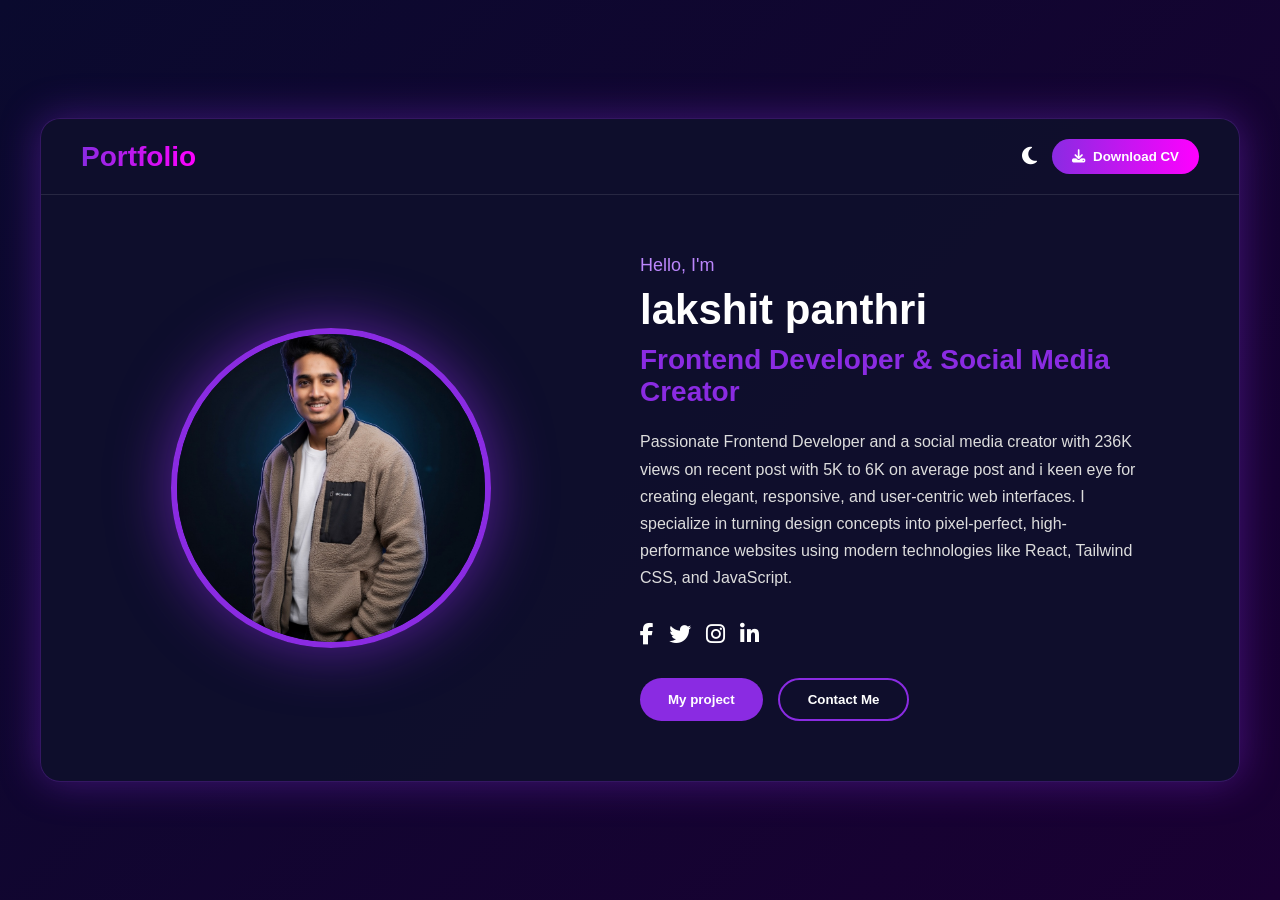
==== index.html @ 6cd79257 "Add files via upload" ====
<!DOCTYPE html>
<html lang="en">
<head>
  <meta charset="UTF-8">
  <meta name="viewport" content="width=device-width, initial-scale=1.0">
  <title>Lakshit panthri  | Frontend Developer</title>
  <link rel="stylesheet" href="https://cdnjs.cloudflare.com/ajax/libs/font-awesome/6.5.0/css/all.min.css">
  <style>
    * {
      margin: 0;
      padding: 0;
      box-sizing: border-box;
    }

    body {
      font-family: 'Segoe UI', Tahoma, Geneva, Verdana, sans-serif;
      background: linear-gradient(135deg, #0a0a2e, #1a0033);
      color: white;
      min-height: 100vh;
      display: flex;
      align-items: center;
      justify-content: center;
      overflow: hidden;
    }

    .container {
      width: 95%;
      max-width: 1200px;
      background: rgba(15, 15, 45, 0.95);
      border-radius: 20px;
      box-shadow: 0 0 40px rgba(138, 43, 226, 0.4);
      overflow: hidden;
      border: 1px solid rgba(138, 43, 226, 0.3);
    }

    .navbar {
      display: flex;
      justify-content: space-between;
      align-items: center;
      padding: 20px 40px;
      border-bottom: 1px solid rgba(255, 255, 255, 0.1);
    }

    .logo {
      font-size: 28px;
      font-weight: bold;
      background: linear-gradient(90deg, #8a2be2, #ff00ff);
      -webkit-background-clip: text;
      -webkit-text-fill-color: transparent;
    }

    .nav-links {
      display: flex;
      gap: 30px;
    }

    .nav-links a {
      color: white;
      text-decoration: none;
      font-weight: 500;
      transition: color 0.3s;
    }

    .nav-links a:hover,
    .nav-links a.active {
      color: #8a2be2;
    }

    .right-nav {
      display: flex;
      align-items: center;
      gap: 15px;
    }

    .theme-toggle {
      background: none;
      border: none;
      color: white;
      font-size: 20px;
      cursor: pointer;
    }

    .download-btn {
      background: linear-gradient(90deg, #8a2be2, #ff00ff);
      color: white;
      padding: 10px 20px;
      border: none;
      border-radius: 50px;
      font-weight: bold;
      cursor: pointer;
      display: flex;
      align-items: center;
      gap: 8px;
      transition: transform 0.3s;
    }

    .download-btn:hover {
      transform: translateY(-3px);
    }

    .main-content {
      display: flex;
      padding: 60px 40px;
      gap: 60px;
      align-items: center;
    }

    .profile-section {
      flex: 1;
      display: flex;
      justify-content: center;
    }

    .profile-image {
      position: relative;
      width: 320px;
      height: 320px;
      border-radius: 50%;
      overflow: hidden;
      border: 6px solid #8a2be2;
      box-shadow: 0 0 60px rgba(138, 43, 226, 0.6);
    }

    .profile-image img {
      width: 100%;
      height: 100%;
      object-fit: cover;
    }

    .glow-circle {
      position: absolute;
      top: 50%;
      left: 50%;
      transform: translate(-50%, -50%);
      width: 360px;
      height: 360px;
      border: 2px solid rgba(138, 43, 226, 0.4);
      border-radius: 50%;
      z-index: -1;
    }

    .text-section {
      flex: 1;
    }

    .greeting {
      font-size: 18px;
      color: #bb86fc;
      margin-bottom: 10px;
    }

    .name {
      font-size: 42px;
      font-weight: bold;
      margin-bottom: 10px;
    }

    .title {
      font-size: 28px;
      color: #8a2be2;
      margin-bottom: 20px;
    }

    .description {
      color: #ddd;
      line-height: 1.7;
      margin-bottom: 30px;
    }

    .social-links {
      display: flex;
      gap: 15px;
      margin-bottom: 30px;
    }

    .social-links a {
      color: white;
      font-size: 22px;
      transition: color 0.3s;
    }

    .social-links a:hover {
      color: #8a2be2;
    }

    .buttons {
      display: flex;
      gap: 15px;
    }

    .btn {
      padding: 12px 28px;
      border-radius: 50px;
      font-weight: bold;
      cursor: pointer;
      transition: all 0.3s;
    }

    .btn-hire {
      background: #8a2be2;
      color: white;
      border: none;
    }

    .btn-contact {
      background: transparent;
      color: white;
      border: 2px solid #8a2be2;
    }

    .stats {
      display: flex;
      justify-content: space-between;
      padding: 30px 40px;
      background: rgba(0, 0, 0, 0.3);
      border-top: 1px solid rgba(255, 255, 255, 0.1);
    }

    .stat-item {
      text-align: center;
    }

    .stat-number {
      font-size: 32px;
      font-weight: bold;
      color: #8a2be2;
    }

    .stat-label {
      font-size: 14px;
      color: #aaa;
      margin-top: 5px;
    }
  </style>
</head>
<body>

  <div class="container">
    <!-- Navbar -->
    <nav class="navbar">
      <div class="logo">Portfolio</div>
      <div class="nav-links">
        <!-- <a href="#" class="active">Home</a>
        <a href="#">About</a>
        <a href="#">Skills</a>
        <a href="#">Services</a>
        <a href="#">Portfolio</a>
        <a href="#">Contact</a> -->
      </div>
      <div class="right-nav">
        <button class="theme-toggle"><i class="fas fa-moon"></i></button>
        <button class="download-btn">
          <i class="fas fa-download"></i> Download CV
        </button>
      </div>
    </nav>

    <!-- Main Content -->
    <div class="main-content">
      <!-- Profile Image -->
      <div class="profile-section">
        <div class="profile-image">
          <img src="./ddkp.jpg" alt="Chandni Chauhan">
          <div class="glow-circle"></div>
        </div>
      </div>

      <!-- Text Content -->
      <div class="text-section">
        <p class="greeting">Hello, I'm</p>
        <h1 class="name">lakshit panthri</h1>
        <h2 class="title"><span style="color:#8a2be2;">Frontend Developer  & Social Media Creator</span></h2>
        
        <p class="description">
            Passionate Frontend Developer and a social media creator with 236K views on recent post with 5K to 6K on average post and i  keen eye for creating elegant, 
            responsive, and user-centric web interfaces. I specialize in turning 
            design concepts into pixel-perfect, high-performance websites using 
            modern technologies like React, Tailwind CSS, and JavaScript.
        </p>

        <!-- Social Icons -->
        <div class="social-links">
          <a href="#"><i class="fab fa-facebook-f"></i></a>
          <a href="https://www.instagram.com/lakshitpanthri/"><i class="fab fa-twitter"></i></a>
          <a href="https://www.instagram.com/lakshitpanthri/"><i class="fab fa-instagram"></i></a>
          <a href="https://www.instagram.com/lakshitpanthri/"><i class="fab fa-linkedin-in"></i></a>
        </div>

        <!-- Buttons -->
        <div class="buttons">
          <button class="btn btn-hire" onClick="window.location.href='rrb.html'">My project<s/button>
          <button class="btn btn-contact">Contact Me</button>
        </div>
      </div>
    </div>

    <!-- Stats Bar -->
    <!-- <div class="stats">
      <div class="stat-item">
        <div class="stat-number">10+</div>
        <div class="stat-label">Fresher</div>
      </div>
      <div class="stat-item">
        <div class="stat-number">3+</div>
        <div class="stat-label">Projects completed and uploaded on github</div>
      </div>
      <div class="stat-item">
        <div class="stat-number">5+</div>
        <div class="stat-label">Technologies mastered</div>
      </div>
      <div class="stat-item">
        <div class="stat-number">100+</div>
        <div class="stat-label">Satisfied Client</div>
      </div>
    </div> -->
  </div>

</body>
</html>
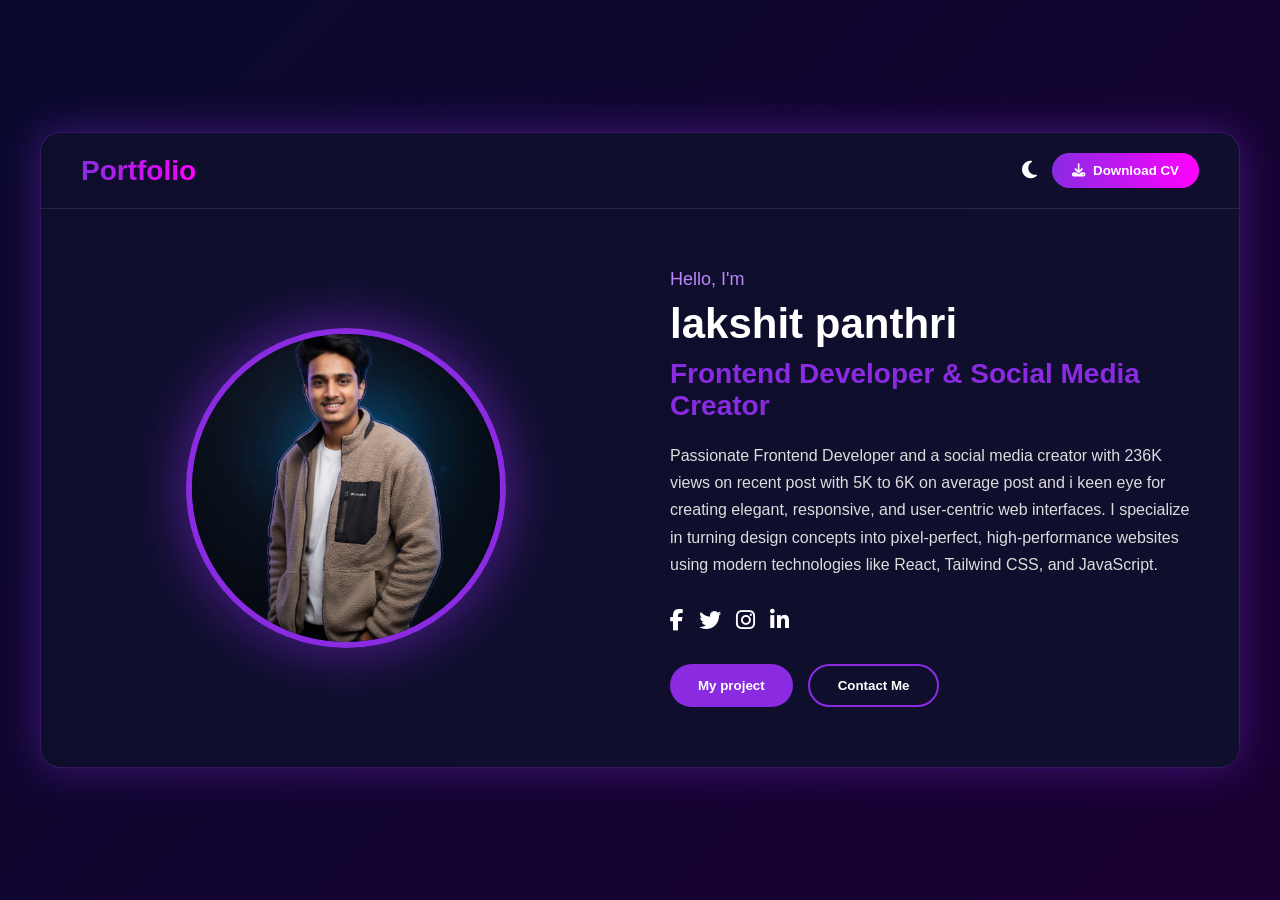
==== commit d30aa7d9: "Update index.html" ====
--- a/index.html
+++ b/index.html
@@ -22,6 +22,99 @@
       justify-content: center;
       overflow: hidden;
     }
+    /* ================== RESPONSIVE DESIGN ================== */
+@media (max-width: 1024px) {
+  .main-content {
+    flex-direction: column;
+    text-align: center;
+    padding: 40px 20px;
+    gap: 40px;
+  }
+
+  .profile-image {
+    width: 260px;
+    height: 260px;
+  }
+
+  .glow-circle {
+    width: 300px;
+    height: 300px;
+  }
+
+  .name {
+    font-size: 34px;
+  }
+
+  .title {
+    font-size: 22px;
+  }
+
+  .description {
+    font-size: 14px;
+  }
+
+  .buttons {
+    justify-content: center;
+    flex-wrap: wrap;
+  }
+}
+
+/* ================== MOBILE ================== */
+@media (max-width: 600px) {
+  .navbar {
+    flex-direction: column;
+    gap: 15px;
+    padding: 20px;
+  }
+
+  .logo {
+    font-size: 22px;
+  }
+
+  .main-content {
+    padding: 30px 15px;
+  }
+
+  .profile-image {
+    width: 200px;
+    height: 200px;
+  }
+
+  .glow-circle {
+    width: 230px;
+    height: 230px;
+  }
+
+  .name {
+    font-size: 26px;
+  }
+
+  .title {
+    font-size: 18px;
+  }
+
+  .greeting {
+    font-size: 14px;
+  }
+
+  .description {
+    font-size: 13px;
+  }
+
+  .social-links {
+    justify-content: center;
+  }
+
+  .btn {
+    padding: 10px 20px;
+    font-size: 14px;
+  }
+
+  .download-btn {
+    padding: 8px 15px;
+    font-size: 14px;
+  }
+}
 
     .container {
       width: 95%;
@@ -288,7 +381,7 @@
 
         <!-- Buttons -->
         <div class="buttons">
-          <button class="btn btn-hire" onClick="window.location.href='rrb.html'">My project<s/button>
+          <button class="btn btn-hire" onClick="window.location.href='rrb.html'">My project</button>
           <button class="btn btn-contact">Contact Me</button>
         </div>
       </div>
@@ -316,4 +409,4 @@
   </div>
 
 </body>
-</html>+</html>
